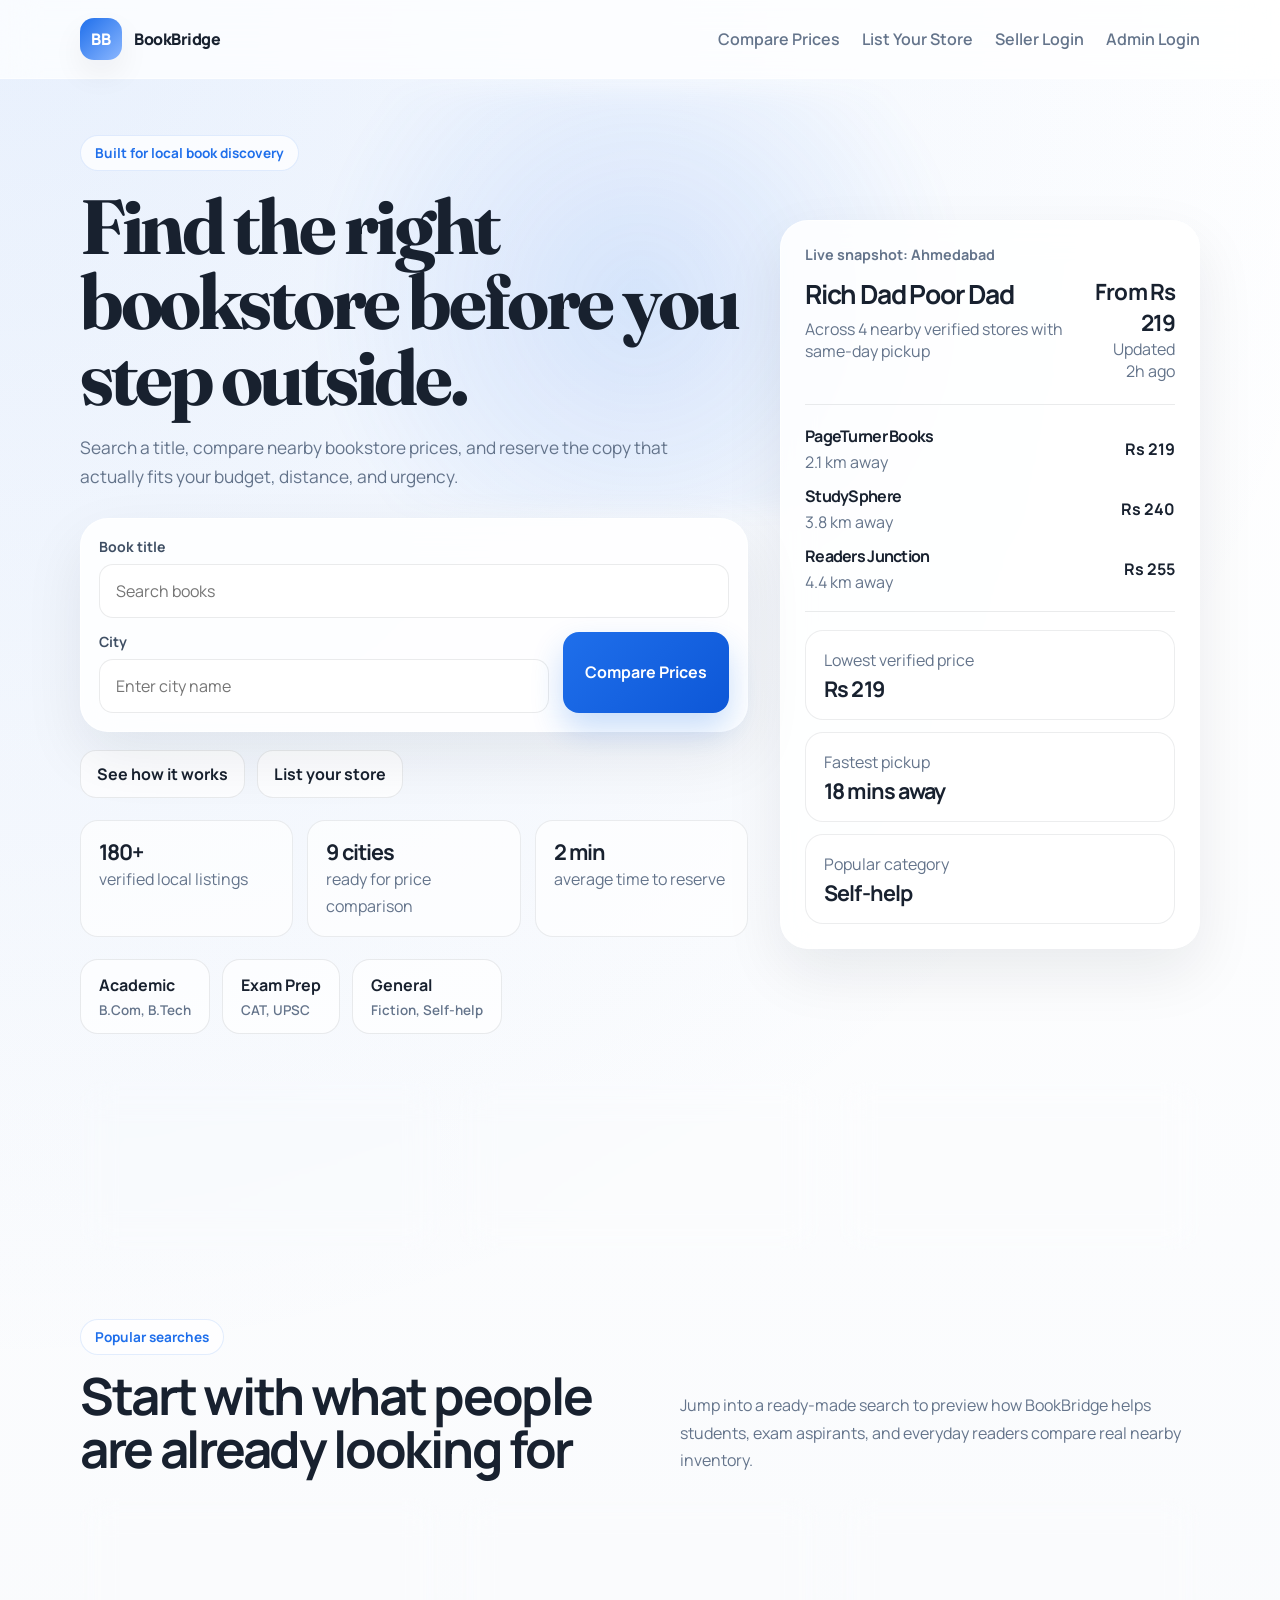
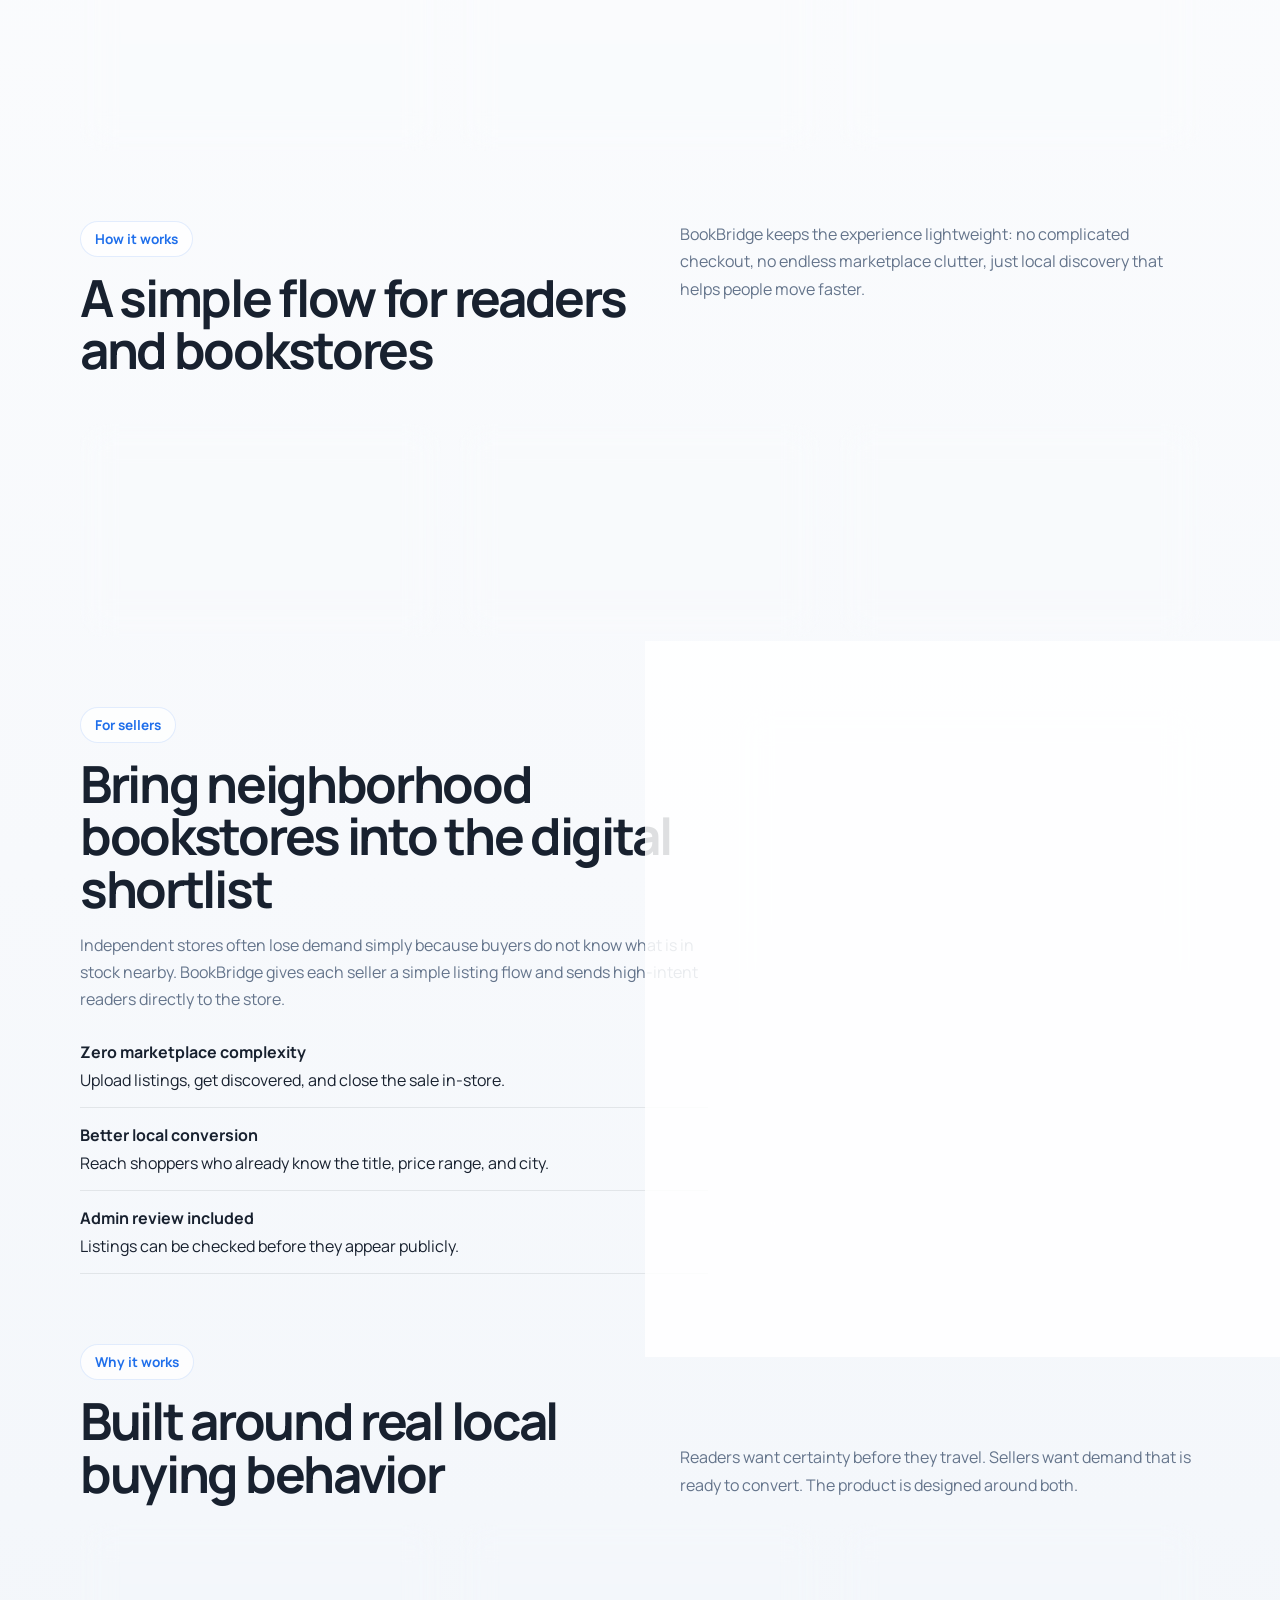
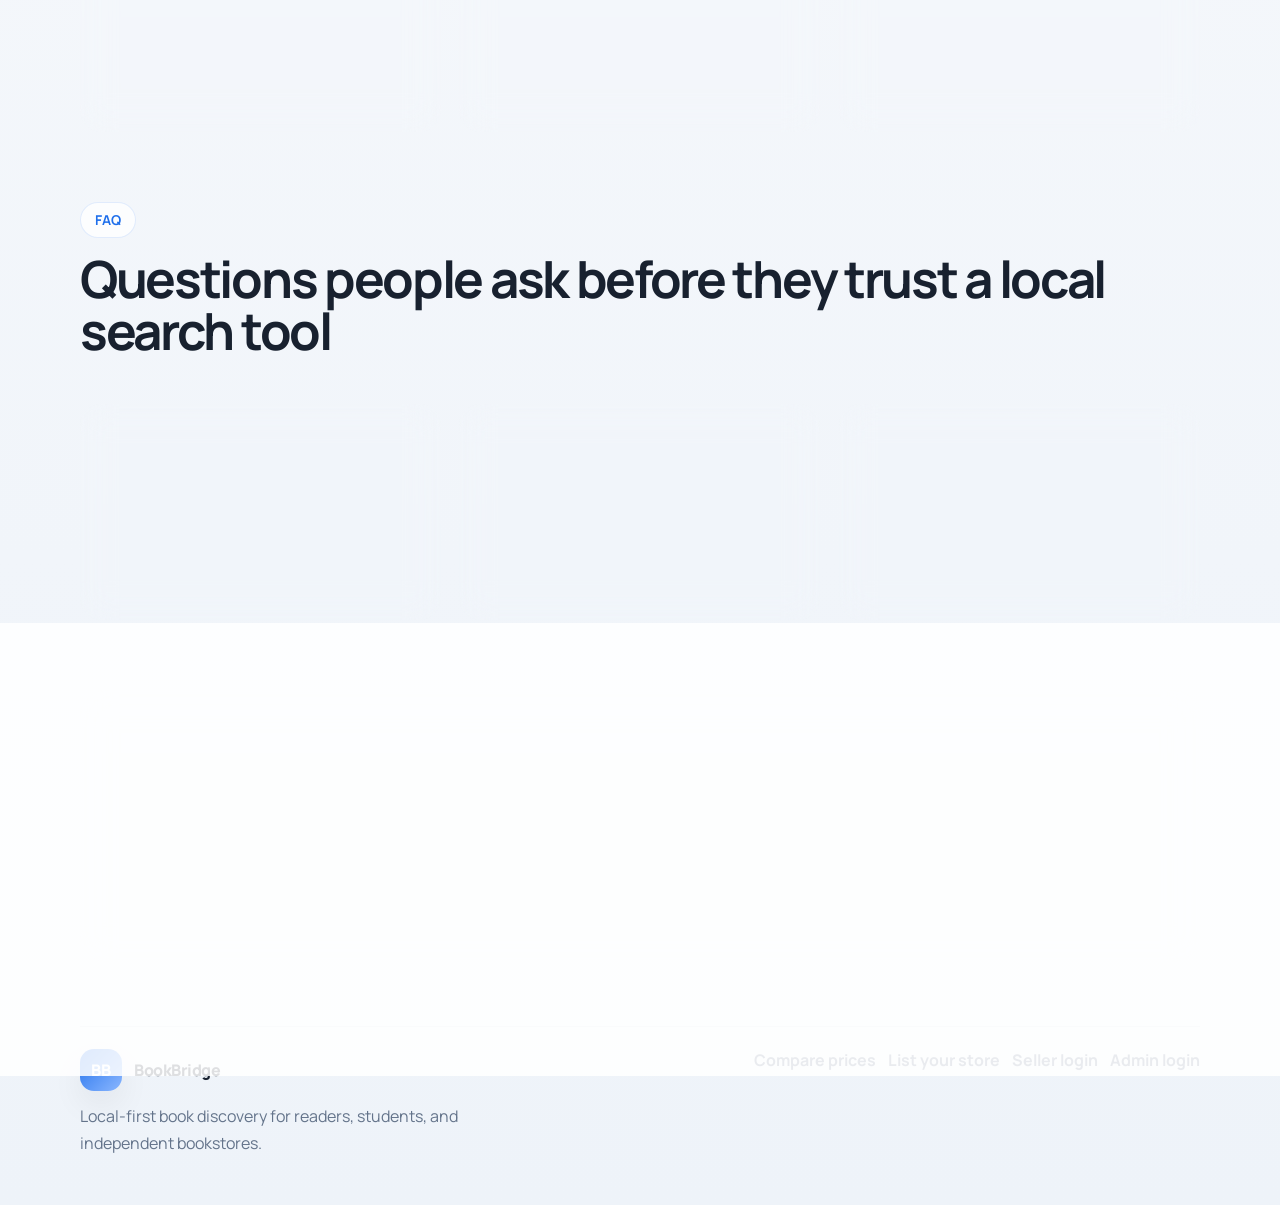
==== index.html @ 147317f2 "Initial website upload" ====
<!DOCTYPE html>
<html lang="en">
  <head>
    <meta charset="UTF-8" />
    <meta name="viewport" content="width=device-width, initial-scale=1.0" />
    <title>BookBridge | Book Price Comparison &amp; Reservation</title>
    <meta
      name="description"
      content="Compare nearby bookstore prices, find the cheapest copy, and reserve your book before you visit."
    />
    <link rel="preconnect" href="https://fonts.googleapis.com" />
    <link rel="preconnect" href="https://fonts.gstatic.com" crossorigin />
    <link
      href="https://fonts.googleapis.com/css2?family=Fraunces:wght@600;700&amp;family=Manrope:wght@400;500;600;700;800&amp;display=swap"
      rel="stylesheet"
    />
    <link rel="stylesheet" href="styles.css" />
    <script src="script.js" defer></script>
  </head>
  <body data-page="home">
    <div class="page-shell">
      <header class="site-header">
        <div class="container nav-bar">
          <a class="brand" href="index.html">
            <span class="brand-mark">BB</span>
            <span>BookBridge</span>
          </a>

          <nav class="site-nav">
            <a href="results.html">Compare Prices</a>
            <a href="list-store.html">List Your Store</a>
            <a href="seller-login.html" data-seller-nav-link>Seller Login</a>
            <a href="admin.html" data-admin-nav-link>Admin Login</a>
          </nav>
        </div>
      </header>

      <main>
        <section class="hero-section">
          <div class="hero-gradient"></div>
          <div class="container hero-grid">
            <div class="hero-copy">
              <span class="eyebrow">Built for local book discovery</span>
              <h1>Find the right bookstore before you step outside.</h1>
              <p class="hero-text">
                Search a title, compare nearby bookstore prices, and reserve the
                copy that actually fits your budget, distance, and urgency.
              </p>

              <form class="search-panel" id="homeSearchForm">
                <label class="search-field search-field-large">
                  <span class="field-label">Book title</span>
                  <input
                    type="text"
                    id="homeBookInput"
                    name="book"
                    placeholder="Search books"
                    value=""
                    required
                  />
                </label>

                <div class="search-row">
                  <label class="search-field">
                    <span class="field-label">City</span>
                    <input
                      type="text"
                      id="homeCityInput"
                      name="city"
                      placeholder="Enter city name"
                      value=""
                      required
                    />
                  </label>

                  <button class="primary-button" type="submit">
                    Compare Prices
                  </button>
                </div>
              </form>

              <div class="hero-actions">
                <a class="secondary-link" href="#how-it-works">See how it works</a>
                <a class="secondary-link" href="list-store.html">List your store</a>
              </div>

              <div class="hero-stats">
                <article>
                  <strong>180+</strong>
                  <span>verified local listings</span>
                </article>
                <article>
                  <strong>9 cities</strong>
                  <span>ready for price comparison</span>
                </article>
                <article>
                  <strong>2 min</strong>
                  <span>average time to reserve</span>
                </article>
              </div>

              <div class="category-strip">
                <button
                  class="category-pill"
                  type="button"
                  data-category-link="academic.html"
                >
                  Academic
                  <span>B.Com, B.Tech</span>
                </button>
                <button
                  class="category-pill"
                  type="button"
                  data-category-link="exam.html"
                >
                  Exam Prep
                  <span>CAT, UPSC</span>
                </button>
                <button
                  class="category-pill"
                  type="button"
                  data-category-link="general.html"
                >
                  General
                  <span>Fiction, Self-help</span>
                </button>
              </div>
            </div>

            <aside class="hero-card">
              <p class="hero-card-label">Live snapshot: Ahmedabad</p>
              <div class="hero-card-book">
                <div>
                  <h2>Rich Dad Poor Dad</h2>
                  <p>Across 4 nearby verified stores with same-day pickup</p>
                </div>
                <div class="hero-price">
                  <strong>From Rs 219</strong>
                  <span>Updated 2h ago</span>
                </div>
              </div>

              <div class="hero-store-list">
                <article>
                  <div>
                    <h3>PageTurner Books</h3>
                    <p>2.1 km away</p>
                  </div>
                  <strong>Rs 219</strong>
                </article>
                <article>
                  <div>
                    <h3>StudySphere</h3>
                    <p>3.8 km away</p>
                  </div>
                  <strong>Rs 240</strong>
                </article>
                <article>
                  <div>
                    <h3>Readers Junction</h3>
                    <p>4.4 km away</p>
                  </div>
                  <strong>Rs 255</strong>
                </article>
              </div>

              <div class="hero-highlight-panel">
                <article>
                  <span>Lowest verified price</span>
                  <strong>Rs 219</strong>
                </article>
                <article>
                  <span>Fastest pickup</span>
                  <strong>18 mins away</strong>
                </article>
                <article>
                  <span>Popular category</span>
                  <strong>Self-help</strong>
                </article>
              </div>
            </aside>
          </div>
        </section>

        <section class="trust-section">
          <div class="container trust-grid">
            <article class="trust-card">
              <h3>Compare instantly</h3>
              <p>See prices, distances, editions, and freshness of listings in one clean view.</p>
            </article>
            <article class="trust-card">
              <h3>Reserve before visiting</h3>
              <p>Lock the book with a quick name and phone entry so the store can hold your copy.</p>
            </article>
            <article class="trust-card">
              <h3>Made for local stores</h3>
              <p>Independent bookstores can upload simple listings and appear in city-based search.</p>
            </article>
          </div>
        </section>

        <section class="insight-section">
          <div class="container">
            <div class="section-heading">
              <div>
                <span class="eyebrow">Popular searches</span>
                <h2>Start with what people are already looking for</h2>
              </div>
              <p>
                Jump into a ready-made search to preview how BookBridge helps
                students, exam aspirants, and everyday readers compare real
                nearby inventory.
              </p>
            </div>

            <div class="insight-grid">
              <a class="insight-card" href="results.html?book=Engineering+Mathematics&amp;city=Ahmedabad&amp;sort=price">
                <span class="insight-tag">Academic</span>
                <h3>Engineering Mathematics</h3>
                <p>Find the fastest nearby option for a core semester title.</p>
                <strong>From Rs 499 in Ahmedabad</strong>
              </a>
              <a class="insight-card" href="results.html?book=Quantitative+Aptitude+for+CAT&amp;city=Ahmedabad&amp;sort=price">
                <span class="insight-tag">Exam Prep</span>
                <h3>Quantitative Aptitude for CAT</h3>
                <p>Compare serious prep books without calling five stores yourself.</p>
                <strong>From Rs 389 in Ahmedabad</strong>
              </a>
              <a class="insight-card" href="results.html?book=Atomic+Habits&amp;city=Mumbai&amp;sort=price">
                <span class="insight-tag">General</span>
                <h3>Atomic Habits</h3>
                <p>Browse top self-help titles with price and distance side by side.</p>
                <strong>From Rs 299 in Mumbai</strong>
              </a>
            </div>
          </div>
        </section>

        <section class="process-section" id="how-it-works">
          <div class="container process-grid">
            <div class="section-heading section-heading-compact">
              <div>
                <span class="eyebrow">How it works</span>
                <h2>A simple flow for readers and bookstores</h2>
              </div>
              <p>
                BookBridge keeps the experience lightweight: no complicated
                checkout, no endless marketplace clutter, just local discovery
                that helps people move faster.
              </p>
            </div>

            <div class="process-steps">
              <article class="process-card">
                <span class="process-number">01</span>
                <h3>Search a title</h3>
                <p>Enter the book name and city to see live matching inventory from nearby stores.</p>
              </article>
              <article class="process-card">
                <span class="process-number">02</span>
                <h3>Compare the details</h3>
                <p>Sort by price or distance and check edition freshness before making a decision.</p>
              </article>
              <article class="process-card">
                <span class="process-number">03</span>
                <h3>Reserve and collect</h3>
                <p>Submit your name and phone number so the shop can hold the copy for pickup.</p>
              </article>
            </div>
          </div>
        </section>

        <section class="audience-section" id="for-sellers">
          <div class="container audience-grid">
            <div class="audience-copy">
              <span class="eyebrow">For sellers</span>
              <h2>Bring neighborhood bookstores into the digital shortlist</h2>
              <p>
                Independent stores often lose demand simply because buyers do
                not know what is in stock nearby. BookBridge gives each seller a
                simple listing flow and sends high-intent readers directly to
                the store.
              </p>

              <div class="audience-points">
                <article>
                  <strong>Zero marketplace complexity</strong>
                  <span>Upload listings, get discovered, and close the sale in-store.</span>
                </article>
                <article>
                  <strong>Better local conversion</strong>
                  <span>Reach shoppers who already know the title, price range, and city.</span>
                </article>
                <article>
                  <strong>Admin review included</strong>
                  <span>Listings can be checked before they appear publicly.</span>
                </article>
              </div>
            </div>

            <div class="audience-panel">
              <div class="audience-panel-top">
                <p class="hero-card-label">Seller results that matter</p>
                <h3>Bookstores get visibility where purchase intent is strongest</h3>
              </div>

              <div class="audience-metrics">
                <article>
                  <strong>3.4x</strong>
                  <span>more qualified discovery than generic listing boards</span>
                </article>
                <article>
                  <strong>1 min</strong>
                  <span>to submit a new approval request</span>
                </article>
                <article>
                  <strong>Local trust</strong>
                  <span>verified badges help readers choose confidently</span>
                </article>
              </div>

              <a class="primary-button full-width" href="list-store.html">Start selling on BookBridge</a>
            </div>
          </div>
        </section>

        <section class="testimonial-section">
          <div class="container">
            <div class="section-heading">
              <div>
                <span class="eyebrow">Why it works</span>
                <h2>Built around real local buying behavior</h2>
              </div>
              <p>
                Readers want certainty before they travel. Sellers want demand
                that is ready to convert. The product is designed around both.
              </p>
            </div>

            <div class="testimonial-grid">
              <article class="testimonial-card">
                <p>
                  "I usually call three shops before finding a textbook. This
                  cuts that search into one screen."
                </p>
                <strong>Engineering student</strong>
              </article>
              <article class="testimonial-card">
                <p>
                  "The reservation step is small, but it filters out casual
                  browsing and brings serious buyers."
                </p>
                <strong>Independent bookstore owner</strong>
              </article>
              <article class="testimonial-card">
                <p>
                  "Distance plus price together is what makes the decision easy.
                  Cheap but far is not always the best deal."
                </p>
                <strong>Competitive exam aspirant</strong>
              </article>
            </div>
          </div>
        </section>

        <section class="faq-section">
          <div class="container faq-grid">
            <div class="section-heading section-heading-compact">
              <div>
                <span class="eyebrow">FAQ</span>
                <h2>Questions people ask before they trust a local search tool</h2>
              </div>
            </div>

            <div class="faq-list">
              <article class="faq-card">
                <h3>Does BookBridge handle online payments?</h3>
                <p>No. The current flow is focused on discovery and reservation so buyers can complete the purchase in-store.</p>
              </article>
              <article class="faq-card">
                <h3>Can sellers add multiple books?</h3>
                <p>Yes. Once approved, sellers can manage listings through the seller dashboard and keep prices updated.</p>
              </article>
              <article class="faq-card">
                <h3>What makes a listing trustworthy?</h3>
                <p>Each result shows freshness, distance, category fit, and a verified status for approved sellers.</p>
              </article>
            </div>
          </div>
        </section>

        <section class="cta-section">
          <div class="container cta-banner">
            <div>
              <span class="eyebrow">Ready to explore?</span>
              <h2>Search your next book in seconds</h2>
              <p>Start with a title and city, or onboard your store and appear in the next local search.</p>
            </div>
            <div class="cta-actions">
              <a class="primary-button" href="results.html">Browse listings</a>
              <a class="secondary-link" href="list-store.html">List a bookstore</a>
            </div>
          </div>
        </section>

        <footer class="site-footer">
          <div class="container footer-grid">
            <div>
              <a class="brand footer-brand" href="index.html">
                <span class="brand-mark">BB</span>
                <span>BookBridge</span>
              </a>
              <p class="footer-copy">
                Local-first book discovery for readers, students, and independent bookstores.
              </p>
            </div>
            <div class="footer-links">
              <a href="results.html">Compare prices</a>
              <a href="list-store.html">List your store</a>
              <a href="seller-login.html">Seller login</a>
              <a href="admin.html">Admin login</a>
            </div>
          </div>
        </footer>
      </main>
    </div>
  </body>
</html>
---- styles.css ----
:root {
  --bg: #f6f8fb;
  --surface: rgba(255, 255, 255, 0.86);
  --surface-strong: #ffffff;
  --text: #18212f;
  --muted: #64748b;
  --line: rgba(24, 33, 47, 0.09);
  --line-strong: rgba(24, 33, 47, 0.16);
  --brand: #1f6feb;
  --brand-soft: #eaf2ff;
  --success: #0c8f63;
  --shadow-lg: 0 24px 60px rgba(16, 24, 40, 0.08);
  --shadow-md: 0 14px 32px rgba(16, 24, 40, 0.06);
  --radius-xl: 28px;
  --radius-lg: 22px;
  --radius-md: 16px;
  --container: min(1120px, calc(100% - 32px));
}

* {
  box-sizing: border-box;
}

html {
  scroll-behavior: smooth;
}

body {
  margin: 0;
  min-height: 100vh;
  color: var(--text);
  background:
    radial-gradient(circle at top left, rgba(31, 111, 235, 0.1), transparent 30%),
    linear-gradient(180deg, #ffffff 0%, #f7f9fc 56%, #eef3f9 100%);
  font-family: "Manrope", "Segoe UI", sans-serif;
}

a {
  color: inherit;
  text-decoration: none;
}

button,
input,
select {
  font: inherit;
}

button {
  border: 0;
  cursor: pointer;
}

input,
select {
  width: 100%;
  border: 1px solid var(--line);
  border-radius: 14px;
  padding: 15px 16px;
  color: var(--text);
  background: #ffffff;
  outline: none;
  transition: border-color 160ms ease, box-shadow 160ms ease;
}

input:focus,
select:focus {
  border-color: rgba(31, 111, 235, 0.55);
  box-shadow: 0 0 0 4px rgba(31, 111, 235, 0.12);
}

.page-shell {
  min-height: 100vh;
}

.container {
  width: var(--container);
  margin: 0 auto;
}

.site-header {
  position: sticky;
  top: 0;
  z-index: 20;
  backdrop-filter: blur(18px);
  background: rgba(255, 255, 255, 0.74);
  border-bottom: 1px solid rgba(255, 255, 255, 0.5);
}

.nav-bar {
  display: flex;
  align-items: center;
  justify-content: space-between;
  gap: 18px;
  min-height: 78px;
}

.brand {
  display: inline-flex;
  align-items: center;
  gap: 12px;
  font-weight: 800;
  letter-spacing: -0.03em;
}

.brand-mark {
  width: 42px;
  height: 42px;
  display: grid;
  place-items: center;
  border-radius: 14px;
  background: linear-gradient(135deg, #1f6feb, #8bb7ff);
  color: #ffffff;
  box-shadow: var(--shadow-md);
}

.site-nav {
  display: flex;
  align-items: center;
  gap: 22px;
  color: var(--muted);
  font-weight: 600;
}

.site-nav a {
  transition: color 160ms ease;
}

.site-nav a:hover,
.site-nav .is-current {
  color: var(--text);
}

.hero-section,
.results-hero,
.seller-hero {
  padding: 56px 0 40px;
}

.hero-grid,
.seller-layout {
  display: grid;
  grid-template-columns: minmax(0, 1.2fr) minmax(320px, 420px);
  gap: 32px;
  align-items: center;
  position: relative;
}

.hero-copy,
.seller-copy {
  position: relative;
  z-index: 1;
}

.hero-gradient {
  position: absolute;
  inset: 90px auto auto 50%;
  width: min(900px, 80vw);
  height: 420px;
  transform: translateX(-50%);
  background: radial-gradient(circle, rgba(31, 111, 235, 0.14), transparent 66%);
  pointer-events: none;
  filter: blur(10px);
}

.eyebrow {
  display: inline-flex;
  padding: 8px 14px;
  border-radius: 999px;
  background: rgba(255, 255, 255, 0.75);
  border: 1px solid rgba(31, 111, 235, 0.12);
  color: var(--brand);
  font-size: 0.85rem;
  font-weight: 700;
}

h1,
h2,
h3 {
  margin: 0;
  letter-spacing: -0.045em;
}

h1 {
  margin-top: 18px;
  font-family: "Fraunces", Georgia, serif;
  font-size: clamp(2.7rem, 6vw, 4.9rem);
  line-height: 0.98;
}

.hero-text,
.seller-copy p,
.results-topbar p,
.modal-subtext {
  color: var(--muted);
  line-height: 1.7;
}

.hero-text {
  max-width: 640px;
  margin: 18px 0 26px;
  font-size: 1.08rem;
}

.search-panel,
.results-searchbar,
.seller-card,
.hero-card,
.trust-card,
.listing-card,
.modal-card {
  background: var(--surface);
  border: 1px solid rgba(255, 255, 255, 0.74);
  box-shadow: var(--shadow-lg);
  backdrop-filter: blur(16px);
}

.search-panel {
  padding: 18px;
  border-radius: var(--radius-xl);
  max-width: 720px;
}

.search-row,
.results-searchbar {
  display: grid;
  grid-template-columns: minmax(0, 1fr) auto;
  gap: 14px;
}

.search-field {
  display: flex;
  flex-direction: column;
  gap: 8px;
}

.search-field-large {
  margin-bottom: 14px;
}

.field-label {
  font-size: 0.88rem;
  font-weight: 700;
  color: #3f4f64;
}

.primary-button,
.secondary-link,
.danger-button {
  display: inline-flex;
  align-items: center;
  justify-content: center;
  min-height: 54px;
  padding: 0 22px;
  border-radius: 16px;
  font-weight: 700;
  transition: transform 160ms ease, box-shadow 160ms ease, background 160ms ease;
}

.primary-button {
  color: #ffffff;
  background: linear-gradient(135deg, #1f6feb, #0d57d7);
  box-shadow: 0 16px 32px rgba(31, 111, 235, 0.24);
}

.primary-button:hover,
.reserve-button:hover,
.category-pill:hover {
  transform: translateY(-1px);
}

.secondary-link {
  min-height: auto;
  padding: 12px 16px;
  color: var(--text);
  background: rgba(255, 255, 255, 0.76);
  border: 1px solid var(--line);
}

.danger-button {
  color: #ffffff;
  background: #d64343;
  box-shadow: 0 12px 24px rgba(214, 67, 67, 0.18);
}

.category-strip {
  display: flex;
  gap: 12px;
  flex-wrap: wrap;
  margin-top: 22px;
}

.category-pill {
  display: inline-flex;
  flex-direction: column;
  gap: 5px;
  padding: 14px 18px;
  border-radius: 18px;
  background: rgba(255, 255, 255, 0.7);
  border: 1px solid var(--line);
  color: var(--text);
  font-weight: 700;
  text-align: left;
}

.category-pill span {
  color: var(--muted);
  font-size: 0.84rem;
  font-weight: 600;
}

.category-pill.is-active {
  border-color: rgba(31, 111, 235, 0.28);
  background: #ffffff;
  box-shadow: 0 12px 24px rgba(31, 111, 235, 0.08);
}

.hero-card,
.seller-card {
  padding: 24px;
  border-radius: var(--radius-xl);
}

.hero-card-label,
.summary-label {
  margin: 0 0 12px;
  color: var(--muted);
  font-size: 0.9rem;
  font-weight: 700;
}

.hero-card-book {
  display: flex;
  justify-content: space-between;
  gap: 18px;
  align-items: flex-start;
  padding-bottom: 22px;
  border-bottom: 1px solid var(--line);
}

.hero-card-book h2,
.results-summary h2,
.modal-card h2 {
  font-size: clamp(1.65rem, 2vw, 2.25rem);
}

.hero-card-book p,
.hero-price span,
.results-summary span,
.listing-meta,
.listing-footer,
.seller-points span {
  margin: 6px 0 0;
  color: var(--muted);
}

.hero-price {
  text-align: right;
}

.hero-price strong {
  display: block;
  font-size: 1.4rem;
  letter-spacing: -0.04em;
}

.hero-store-list {
  display: grid;
  gap: 12px;
  margin-top: 20px;
}

.hero-store-list article,
.seller-points article {
  display: flex;
  align-items: center;
  justify-content: space-between;
  gap: 12px;
}

.hero-store-list h3 {
  font-size: 1rem;
}

.hero-store-list p {
  margin: 4px 0 0;
  color: var(--muted);
}

.trust-section,
.results-section {
  padding: 8px 0 52px;
}

.trust-grid {
  display: grid;
  grid-template-columns: repeat(3, minmax(0, 1fr));
  gap: 18px;
}

.trust-card {
  padding: 24px;
  border-radius: var(--radius-lg);
}

.trust-card p {
  margin: 10px 0 0;
  color: var(--muted);
  line-height: 1.7;
}

.hero-actions {
  display: flex;
  flex-wrap: wrap;
  gap: 12px;
  margin-top: 18px;
}

.hero-stats {
  display: grid;
  grid-template-columns: repeat(3, minmax(0, 1fr));
  gap: 14px;
  margin-top: 22px;
}

.hero-stats article,
.hero-highlight-panel article,
.audience-metrics article {
  padding: 16px 18px;
  border-radius: 18px;
  background: rgba(255, 255, 255, 0.64);
  border: 1px solid rgba(24, 33, 47, 0.08);
}

.hero-stats strong,
.hero-highlight-panel strong,
.audience-metrics strong {
  display: block;
  font-size: 1.35rem;
  letter-spacing: -0.04em;
}

.hero-stats span,
.hero-highlight-panel span,
.audience-metrics span,
.section-heading p,
.insight-card p,
.process-card p,
.audience-copy p,
.testimonial-card p,
.faq-card p,
.cta-banner p,
.footer-copy {
  color: var(--muted);
  line-height: 1.7;
}

.hero-highlight-panel {
  display: grid;
  gap: 12px;
  margin-top: 18px;
  padding-top: 18px;
  border-top: 1px solid var(--line);
}

.insight-section,
.process-section,
.audience-section,
.testimonial-section,
.faq-section,
.cta-section {
  padding: 18px 0 52px;
}

.section-heading {
  display: flex;
  justify-content: space-between;
  gap: 24px;
  align-items: end;
  margin-bottom: 24px;
}

.section-heading h2,
.cta-banner h2,
.audience-copy h2 {
  margin-top: 14px;
  font-size: clamp(2rem, 4vw, 3.2rem);
  line-height: 1.02;
}

.section-heading p {
  max-width: 520px;
  margin: 0;
}

.section-heading-compact {
  align-items: start;
}

.insight-grid,
.testimonial-grid {
  display: grid;
  grid-template-columns: repeat(3, minmax(0, 1fr));
  gap: 18px;
}

.insight-card,
.process-card,
.testimonial-card,
.faq-card,
.audience-panel,
.cta-banner {
  background: var(--surface);
  border: 1px solid rgba(255, 255, 255, 0.74);
  box-shadow: var(--shadow-lg);
  backdrop-filter: blur(16px);
}

.insight-card,
.testimonial-card,
.faq-card {
  display: block;
  padding: 24px;
  border-radius: var(--radius-lg);
  transition: transform 160ms ease, box-shadow 160ms ease, border-color 160ms ease;
}

.insight-card:hover,
.testimonial-card:hover,
.faq-card:hover {
  transform: translateY(-2px);
  border-color: rgba(31, 111, 235, 0.2);
  box-shadow: 0 20px 40px rgba(16, 24, 40, 0.08);
}

.insight-tag,
.process-number {
  display: inline-flex;
  align-items: center;
  justify-content: center;
  min-width: 54px;
  min-height: 34px;
  padding: 0 12px;
  border-radius: 999px;
  background: var(--brand-soft);
  color: var(--brand);
  font-size: 0.82rem;
  font-weight: 800;
}

.insight-card h3,
.process-card h3,
.faq-card h3,
.audience-panel h3,
.testimonial-card strong {
  margin-top: 14px;
  font-size: 1.35rem;
}

.insight-card strong {
  display: inline-block;
  margin-top: 18px;
  color: var(--brand);
  font-weight: 800;
}

.process-grid,
.faq-grid {
  display: grid;
  gap: 24px;
}

.process-steps {
  display: grid;
  grid-template-columns: repeat(3, minmax(0, 1fr));
  gap: 18px;
}

.process-card {
  padding: 24px;
  border-radius: var(--radius-lg);
}

.audience-grid {
  display: grid;
  grid-template-columns: minmax(0, 1.15fr) minmax(320px, 0.85fr);
  gap: 28px;
  align-items: start;
}

.audience-copy p {
  max-width: 620px;
  margin: 18px 0 0;
}

.audience-points {
  display: grid;
  gap: 16px;
  margin-top: 28px;
}

.audience-points article {
  display: grid;
  gap: 6px;
  padding-bottom: 16px;
  border-bottom: 1px solid var(--line);
}

.audience-panel {
  padding: 24px;
  border-radius: var(--radius-xl);
}

.audience-panel-top p {
  margin-bottom: 14px;
}

.audience-metrics {
  display: grid;
  gap: 12px;
  margin: 22px 0 24px;
}

.testimonial-card p {
  margin: 0 0 18px;
  font-size: 1.02rem;
}

.faq-list {
  display: grid;
  grid-template-columns: repeat(3, minmax(0, 1fr));
  gap: 18px;
}

.faq-card p {
  margin: 12px 0 0;
}

.cta-banner {
  display: flex;
  justify-content: space-between;
  gap: 24px;
  align-items: center;
  padding: 28px;
  border-radius: var(--radius-xl);
}

.cta-actions,
.footer-links {
  display: flex;
  flex-wrap: wrap;
  gap: 12px;
}

.site-footer {
  padding: 12px 0 48px;
}

.footer-grid {
  display: flex;
  justify-content: space-between;
  gap: 24px;
  align-items: start;
  padding-top: 22px;
  border-top: 1px solid rgba(24, 33, 47, 0.08);
}

.footer-brand {
  margin-bottom: 12px;
}

.footer-copy {
  max-width: 420px;
  margin: 0;
}

.footer-links {
  justify-content: flex-end;
}

.footer-links a {
  color: var(--muted);
  font-weight: 700;
}

.results-topbar {
  display: flex;
  justify-content: space-between;
  gap: 18px;
  align-items: flex-start;
  margin-bottom: 22px;
}

.results-topbar h1 {
  font-size: clamp(2rem, 4vw, 3.6rem);
}

.results-searchbar {
  grid-template-columns: minmax(0, 1.5fr) minmax(180px, 0.8fr) minmax(160px, 0.7fr) auto;
  padding: 18px;
  border-radius: var(--radius-xl);
}

.results-summary {
  display: flex;
  justify-content: space-between;
  align-items: center;
  gap: 18px;
  margin-top: 18px;
}

.summary-stat {
  text-align: right;
}

.summary-stat strong {
  display: block;
  font-size: 1.1rem;
}

.results-grid {
  display: grid;
  gap: 18px;
}

.listing-card {
  display: grid;
  grid-template-columns: minmax(0, 1.4fr) minmax(210px, 0.7fr);
  gap: 24px;
  padding: 24px;
  border-radius: var(--radius-lg);
}

.listing-header {
  display: flex;
  gap: 12px;
  align-items: center;
  flex-wrap: wrap;
}

.listing-header h3 {
  font-size: 1.35rem;
}

.verified-badge,
.update-chip {
  display: inline-flex;
  align-items: center;
  gap: 7px;
  padding: 9px 12px;
  border-radius: 999px;
  font-size: 0.82rem;
  font-weight: 800;
}

.verified-badge {
  color: var(--success);
  background: rgba(12, 143, 99, 0.1);
}

.update-chip {
  color: #815500;
  background: rgba(255, 193, 7, 0.14);
}

.listing-meta {
  display: flex;
  flex-wrap: wrap;
  gap: 14px 18px;
  margin: 14px 0 18px;
}

.listing-meta strong {
  display: block;
  margin-bottom: 4px;
  color: var(--text);
  font-size: 0.86rem;
}

.listing-price-box {
  display: flex;
  flex-direction: column;
  align-items: flex-end;
  justify-content: space-between;
  gap: 20px;
}

.listing-price {
  text-align: right;
}

.listing-price span {
  display: block;
  color: var(--muted);
  font-size: 0.9rem;
  font-weight: 700;
}

.listing-price strong {
  display: block;
  margin-top: 6px;
  font-size: 2rem;
  letter-spacing: -0.05em;
  color: var(--brand);
}

.reserve-button {
  min-height: 50px;
  padding: 0 20px;
  border-radius: 14px;
  font-weight: 800;
  color: #ffffff;
  background: #111927;
}

.listing-footer {
  font-size: 0.92rem;
}

.empty-state {
  padding: 48px 24px;
  text-align: center;
  border-radius: var(--radius-xl);
  background: rgba(255, 255, 255, 0.74);
  border: 1px solid var(--line);
}

.empty-state p {
  margin: 10px auto 20px;
  max-width: 460px;
  color: var(--muted);
}

.seller-layout {
  align-items: start;
}

.admin-layout {
  display: grid;
  grid-template-columns: minmax(0, 1.05fr) minmax(320px, 430px);
  gap: 32px;
  align-items: start;
}

.seller-copy p {
  max-width: 560px;
  margin: 18px 0 0;
}

.seller-points {
  display: grid;
  gap: 18px;
  margin-top: 28px;
}

.seller-points article {
  align-items: start;
  justify-content: flex-start;
  gap: 14px;
  padding: 0 0 18px;
  border-bottom: 1px solid var(--line);
}

.seller-points strong {
  min-width: 220px;
}

.modal-backdrop {
  position: fixed;
  inset: 0;
  z-index: 40;
  display: grid;
  place-items: center;
  padding: 20px;
  background: rgba(15, 23, 42, 0.45);
}

.modal-card {
  position: relative;
  width: min(100%, 460px);
  padding: 24px;
  border-radius: var(--radius-xl);
}

.modal-close {
  position: absolute;
  top: 16px;
  right: 16px;
  width: 38px;
  height: 38px;
  border-radius: 12px;
  background: rgba(15, 23, 42, 0.06);
  font-size: 1.5rem;
  line-height: 1;
}

.success-banner {
  margin: 14px 0 18px;
  padding: 14px 16px;
  border-radius: 14px;
  color: var(--success);
  background: rgba(12, 143, 99, 0.09);
  border: 1px solid rgba(12, 143, 99, 0.16);
  font-weight: 700;
}

.error-banner {
  margin: 14px 0 18px;
  padding: 14px 16px;
  border-radius: 14px;
  color: #ad3030;
  background: rgba(214, 67, 67, 0.08);
  border: 1px solid rgba(214, 67, 67, 0.18);
  font-weight: 700;
}

.admin-panel-wrap {
  margin-top: 28px;
}

.admin-panel-header {
  display: flex;
  justify-content: space-between;
  gap: 18px;
  align-items: flex-start;
  margin-bottom: 20px;
}

.admin-panel-header h2 {
  margin-top: 14px;
  font-size: clamp(1.9rem, 3vw, 2.8rem);
}

.admin-panel-text {
  margin-bottom: 0;
}

.admin-panel-actions {
  display: flex;
  align-items: center;
  gap: 14px;
}

.admin-listing-card {
  grid-template-columns: minmax(0, 1.4fr) minmax(240px, 0.8fr);
}

.admin-actions {
  align-items: stretch;
}

.admin-action-button,
.admin-actions .danger-button {
  width: 100%;
}

.admin-auth-card {
  align-self: start;
}

.full-width {
  width: 100%;
}

[hidden] {
  display: none !important;
}

@media (max-width: 980px) {
  .hero-grid,
  .admin-layout,
  .seller-layout,
  .listing-card,
  .trust-grid,
  .insight-grid,
  .testimonial-grid,
  .faq-list,
  .process-steps,
  .audience-grid {
    grid-template-columns: 1fr;
  }

  .results-searchbar {
    grid-template-columns: 1fr 1fr;
  }

  .hero-stats {
    grid-template-columns: 1fr;
  }

  .listing-price-box {
    align-items: flex-start;
  }

  .listing-price {
    text-align: left;
  }

  .results-summary,
  .results-topbar,
  .admin-panel-header,
  .hero-card-book,
  .section-heading,
  .cta-banner,
  .footer-grid {
    flex-direction: column;
    align-items: flex-start;
  }

  .summary-stat,
  .hero-price {
    text-align: left;
  }

  .admin-panel-actions {
    flex-direction: column;
    align-items: flex-start;
  }

  .footer-links {
    justify-content: flex-start;
  }
}

@media (max-width: 720px) {
  .site-header {
    position: static;
  }

  .nav-bar,
  .site-nav,
  .search-row,
  .results-searchbar {
    grid-template-columns: 1fr;
  }

  .nav-bar,
  .site-nav {
    display: flex;
    flex-direction: column;
    align-items: flex-start;
  }

  .nav-bar {
    padding: 18px 0;
  }

  .site-nav {
    gap: 10px;
  }

  .hero-section,
  .results-hero,
  .seller-hero {
    padding-top: 20px;
  }

  h1 {
    font-size: clamp(2.3rem, 12vw, 3.3rem);
  }

  .search-panel,
  .hero-card,
  .seller-card,
  .results-searchbar,
  .listing-card,
  .trust-card,
  .modal-card,
  .insight-card,
  .process-card,
  .testimonial-card,
  .faq-card,
  .audience-panel,
  .cta-banner {
    border-radius: 22px;
  }

  .category-strip,
  .hero-actions,
  .cta-actions,
  .footer-links {
    flex-direction: column;
  }
}
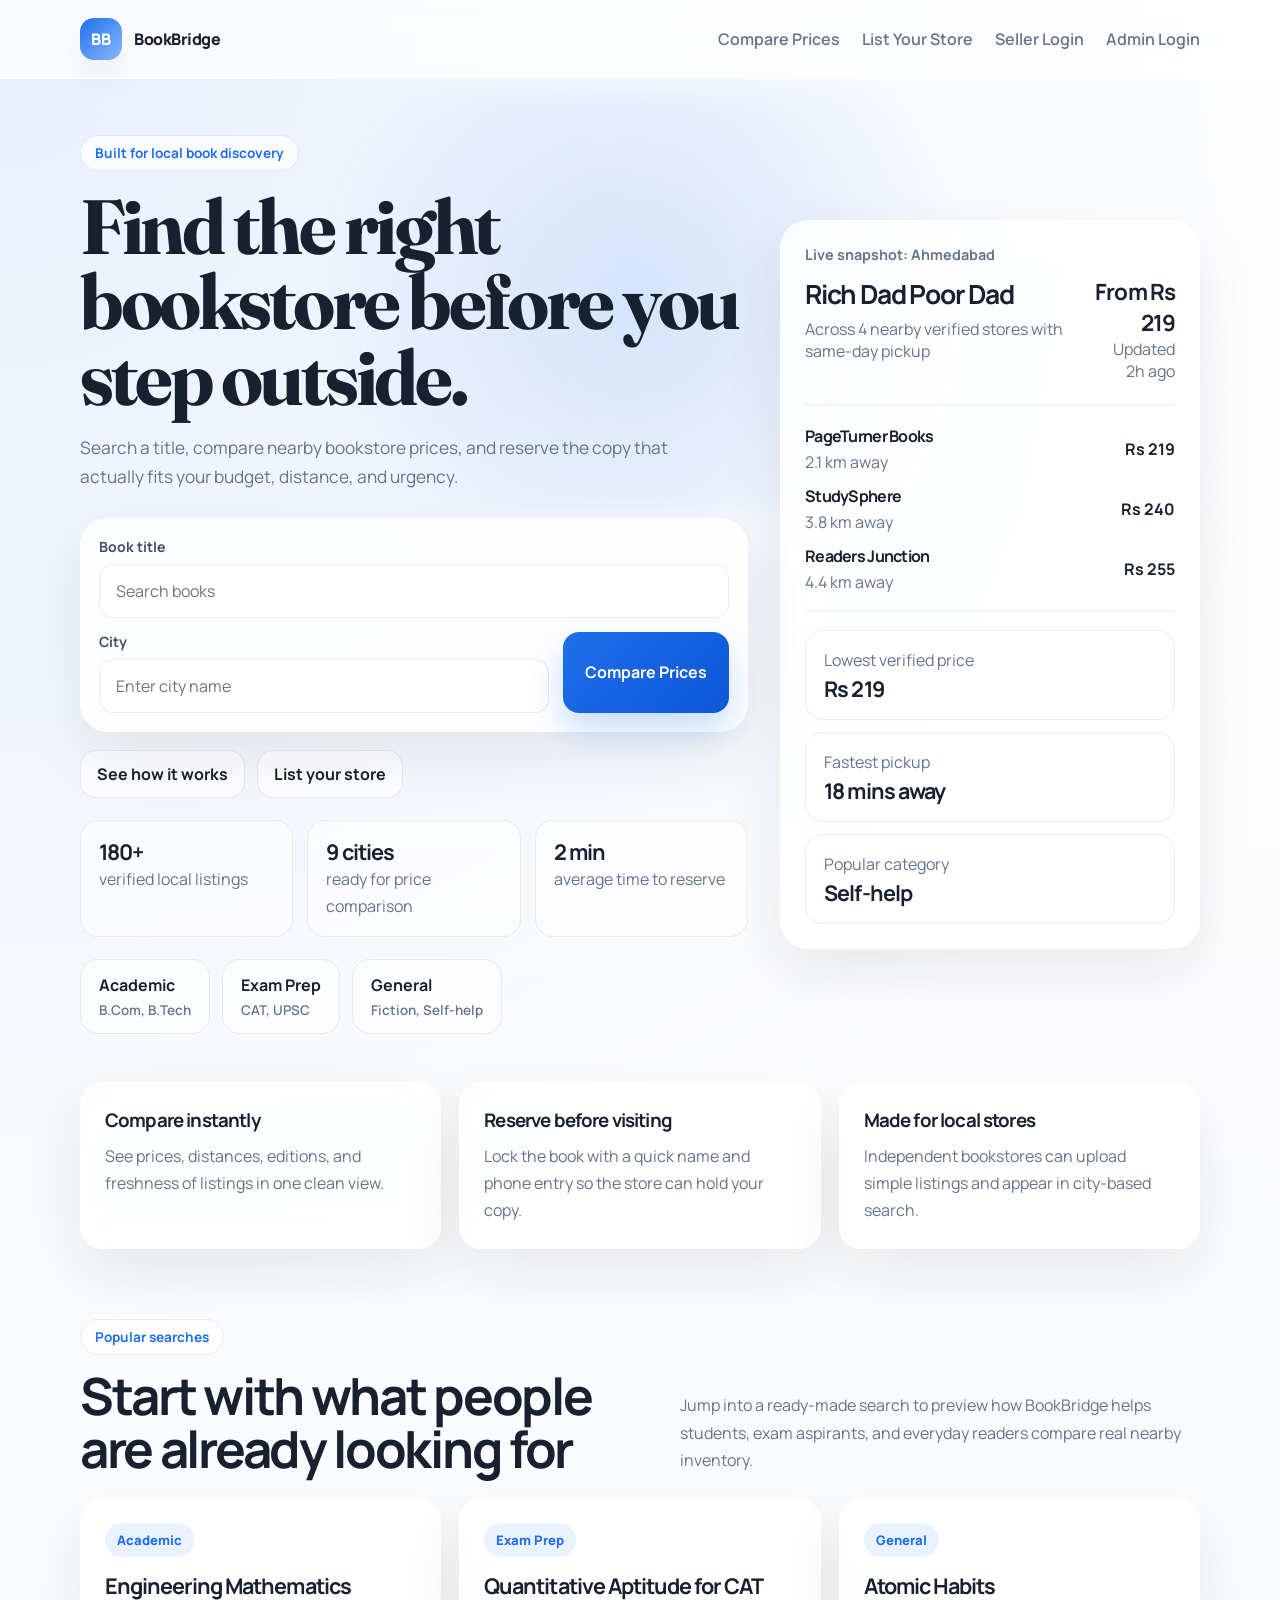
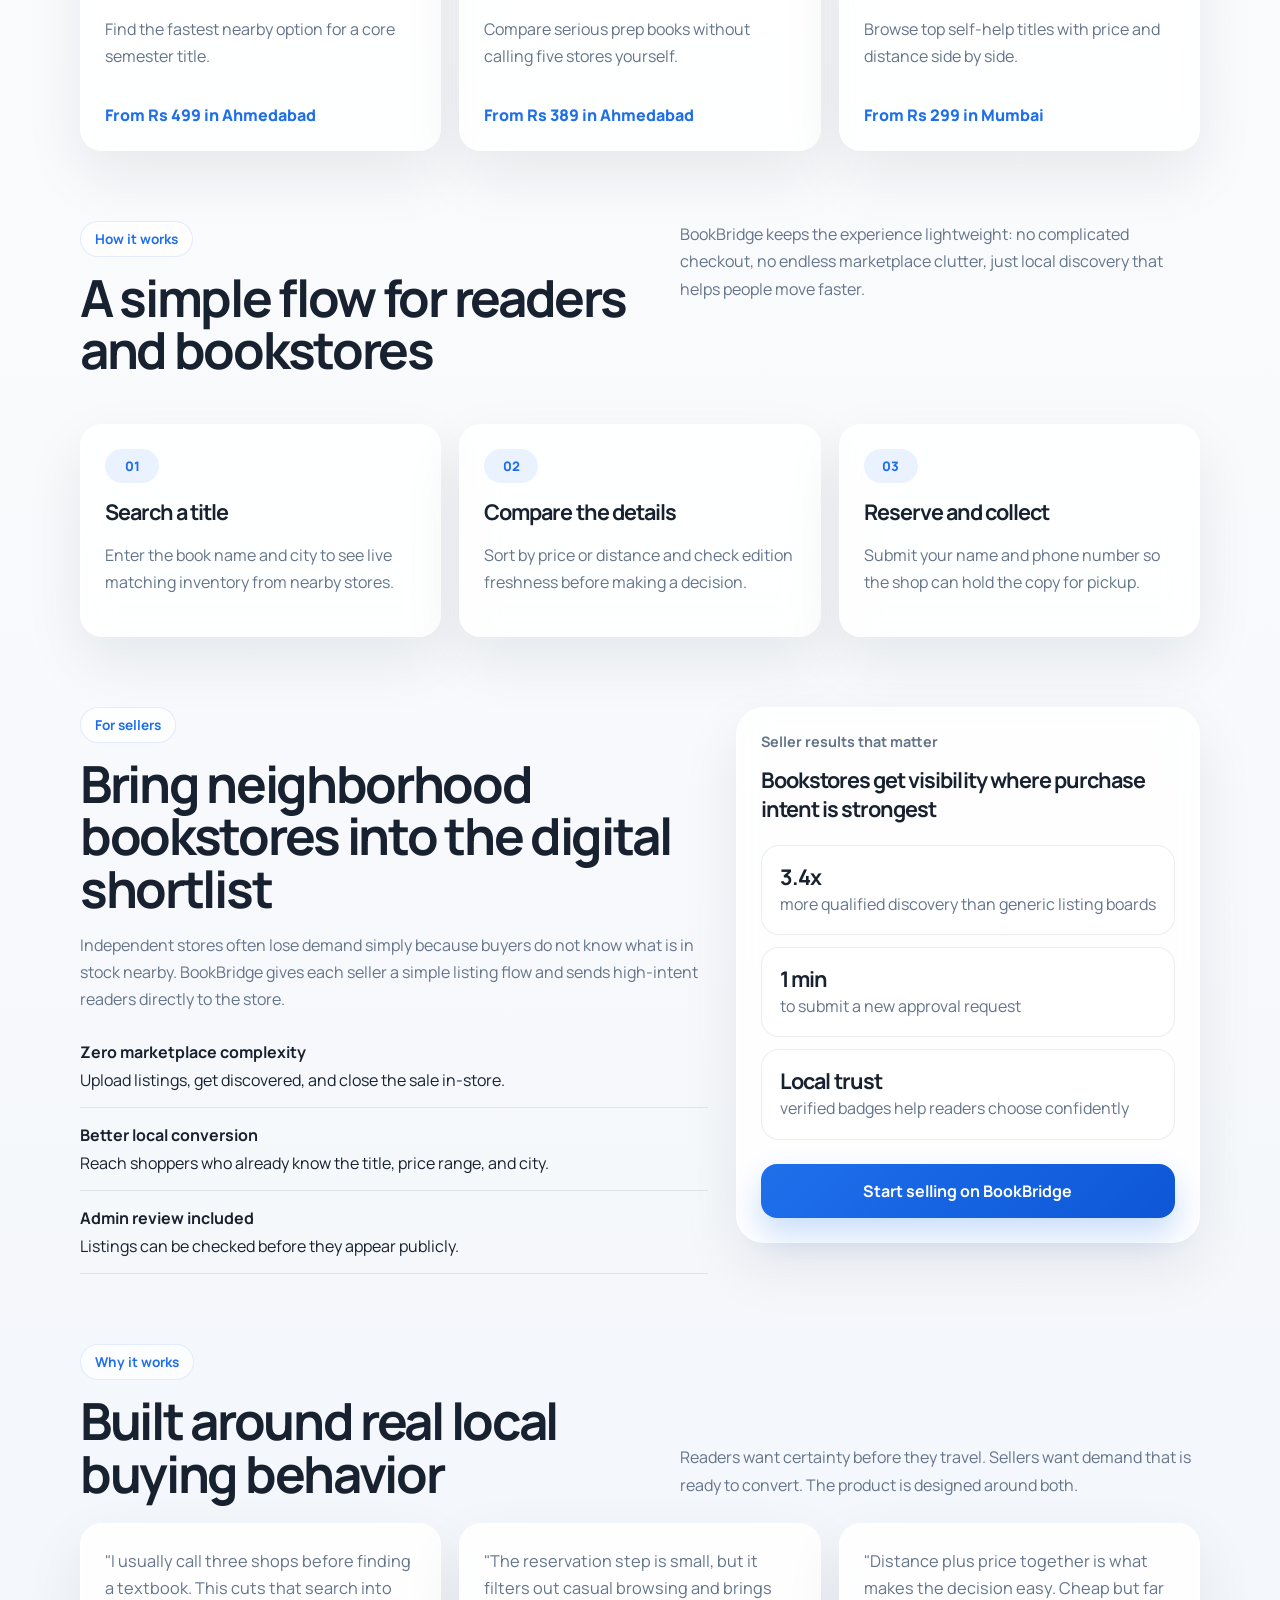
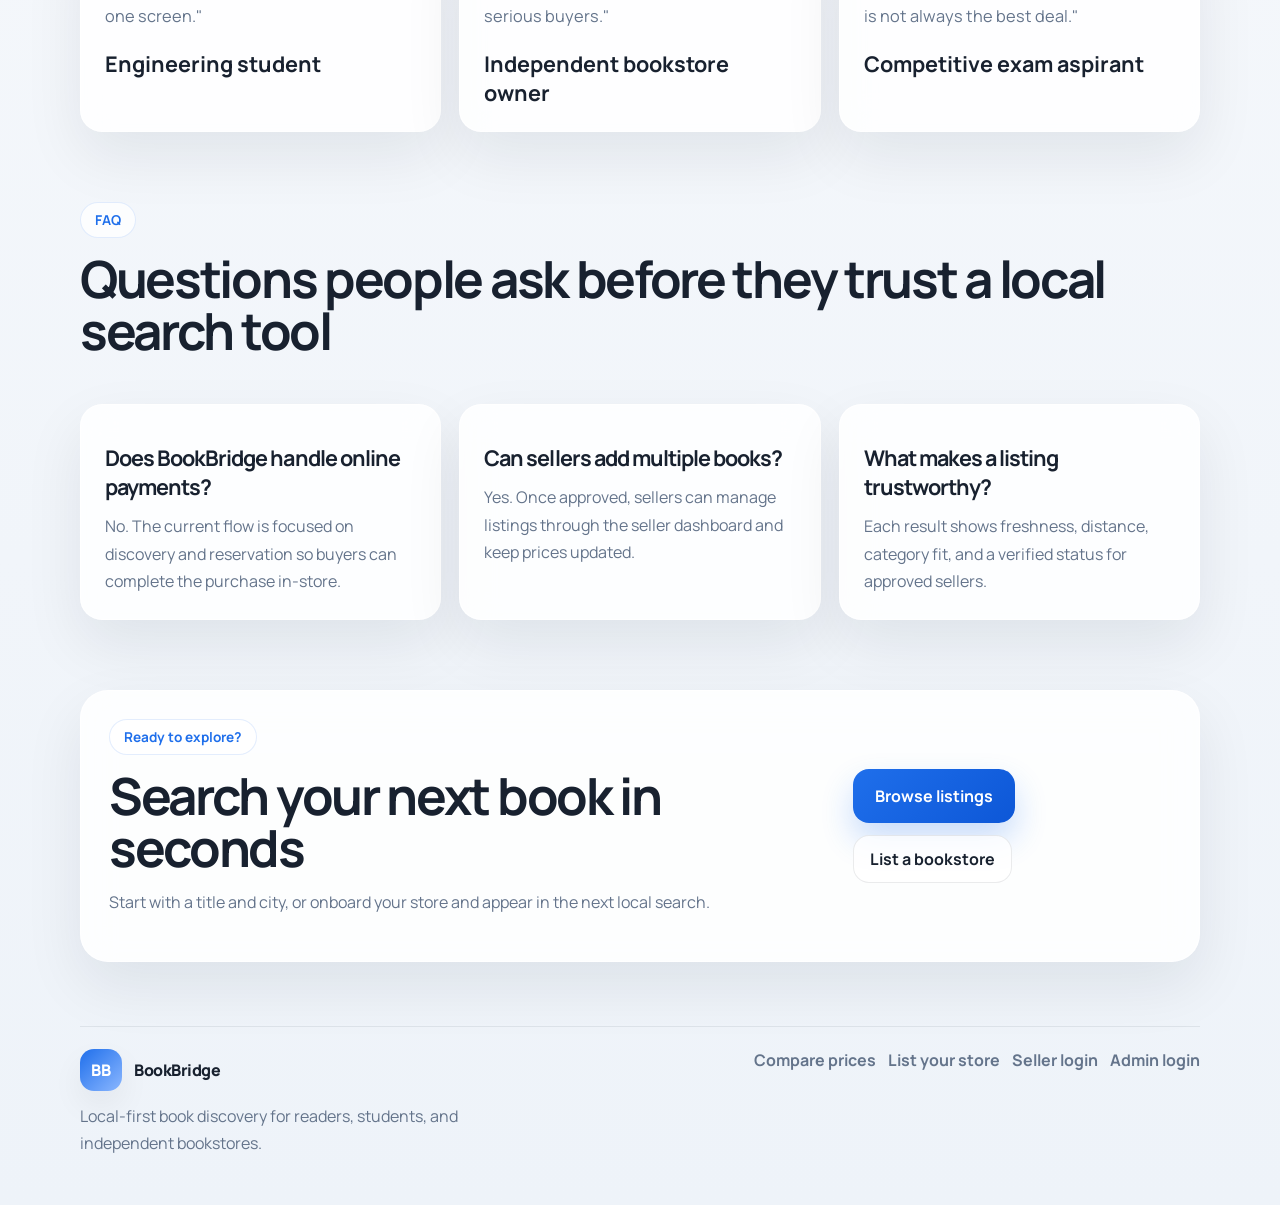
==== commit 822f1b3f: "Added Google verification" ====
--- a/index.html
+++ b/index.html
@@ -2,6 +2,7 @@
 <html lang="en">
   <head>
     <meta charset="UTF-8" />
+    <meta name="google-site-verification" content="3zgLZcNbPWFrI2JmCYcp4WwpuofnIDcCUfl41hrdmXc" />
     <meta name="viewport" content="width=device-width, initial-scale=1.0" />
     <title>BookBridge | Book Price Comparison &amp; Reservation</title>
     <meta
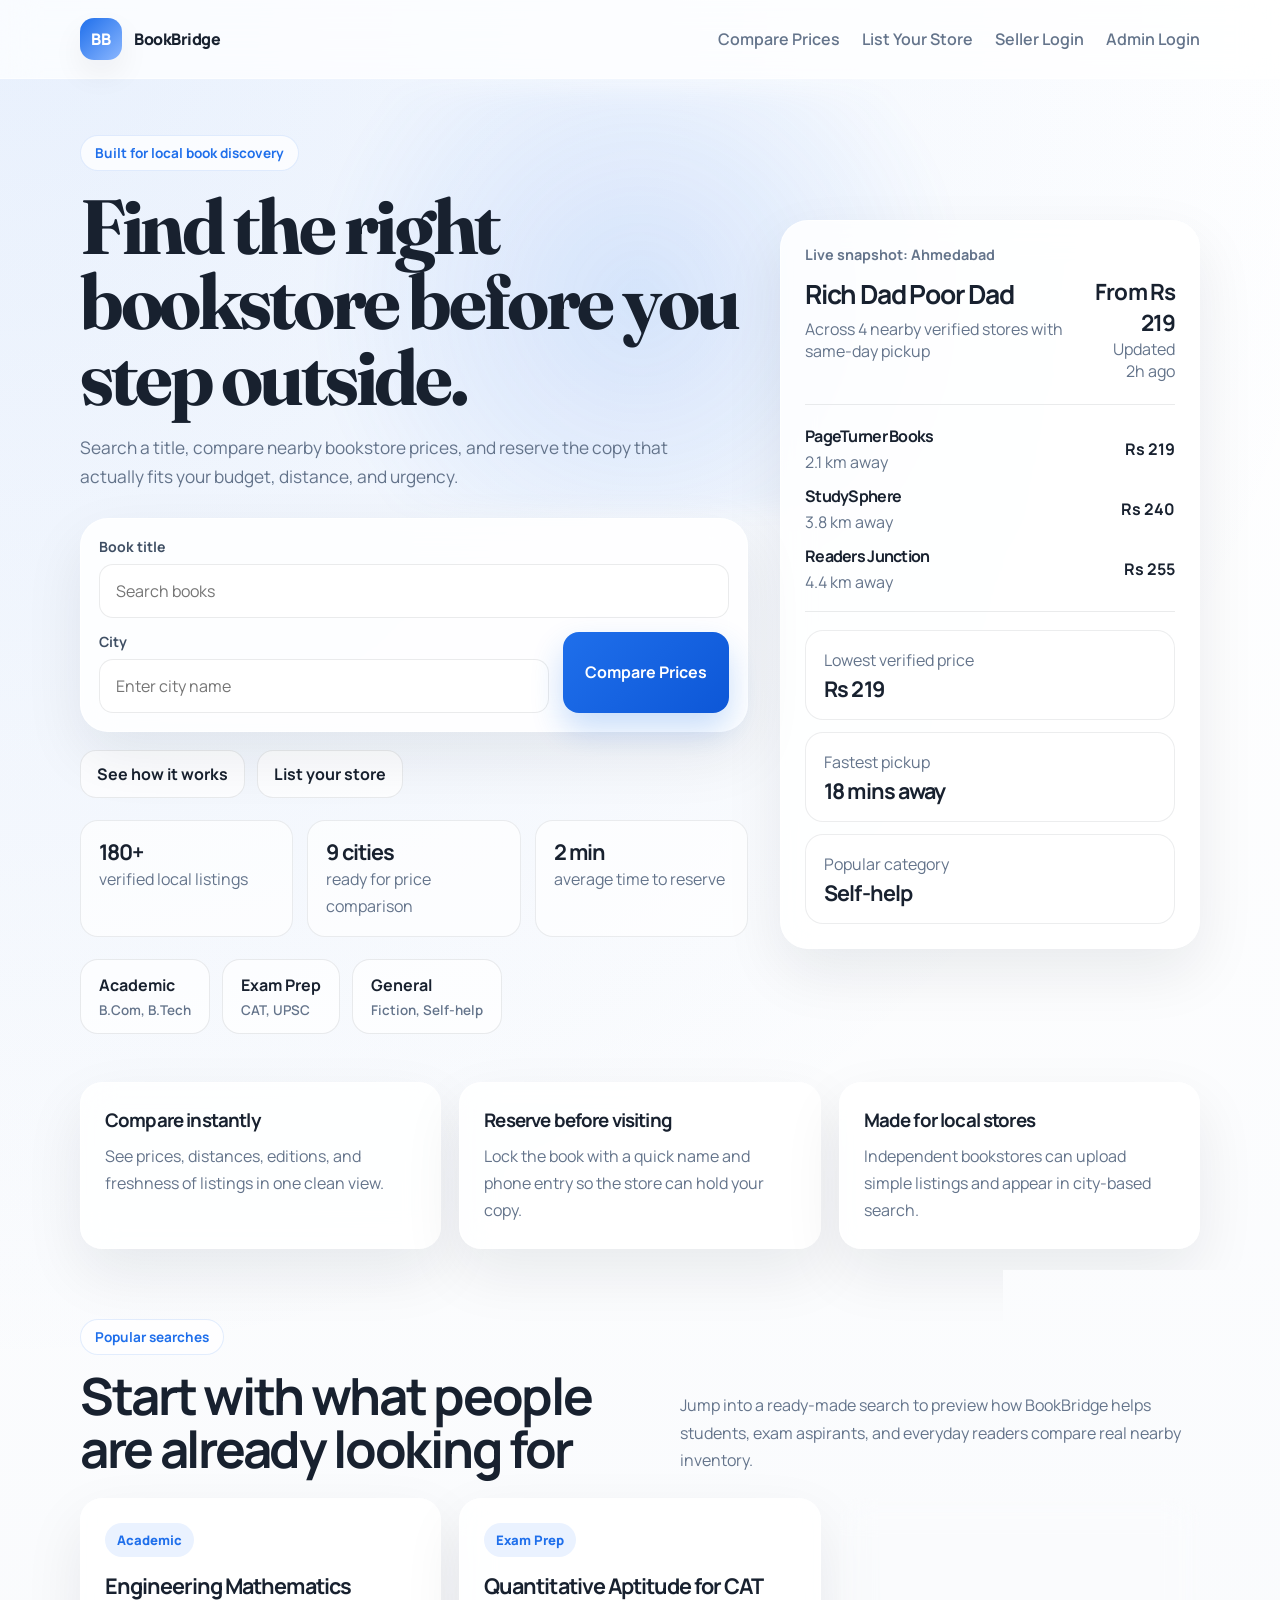
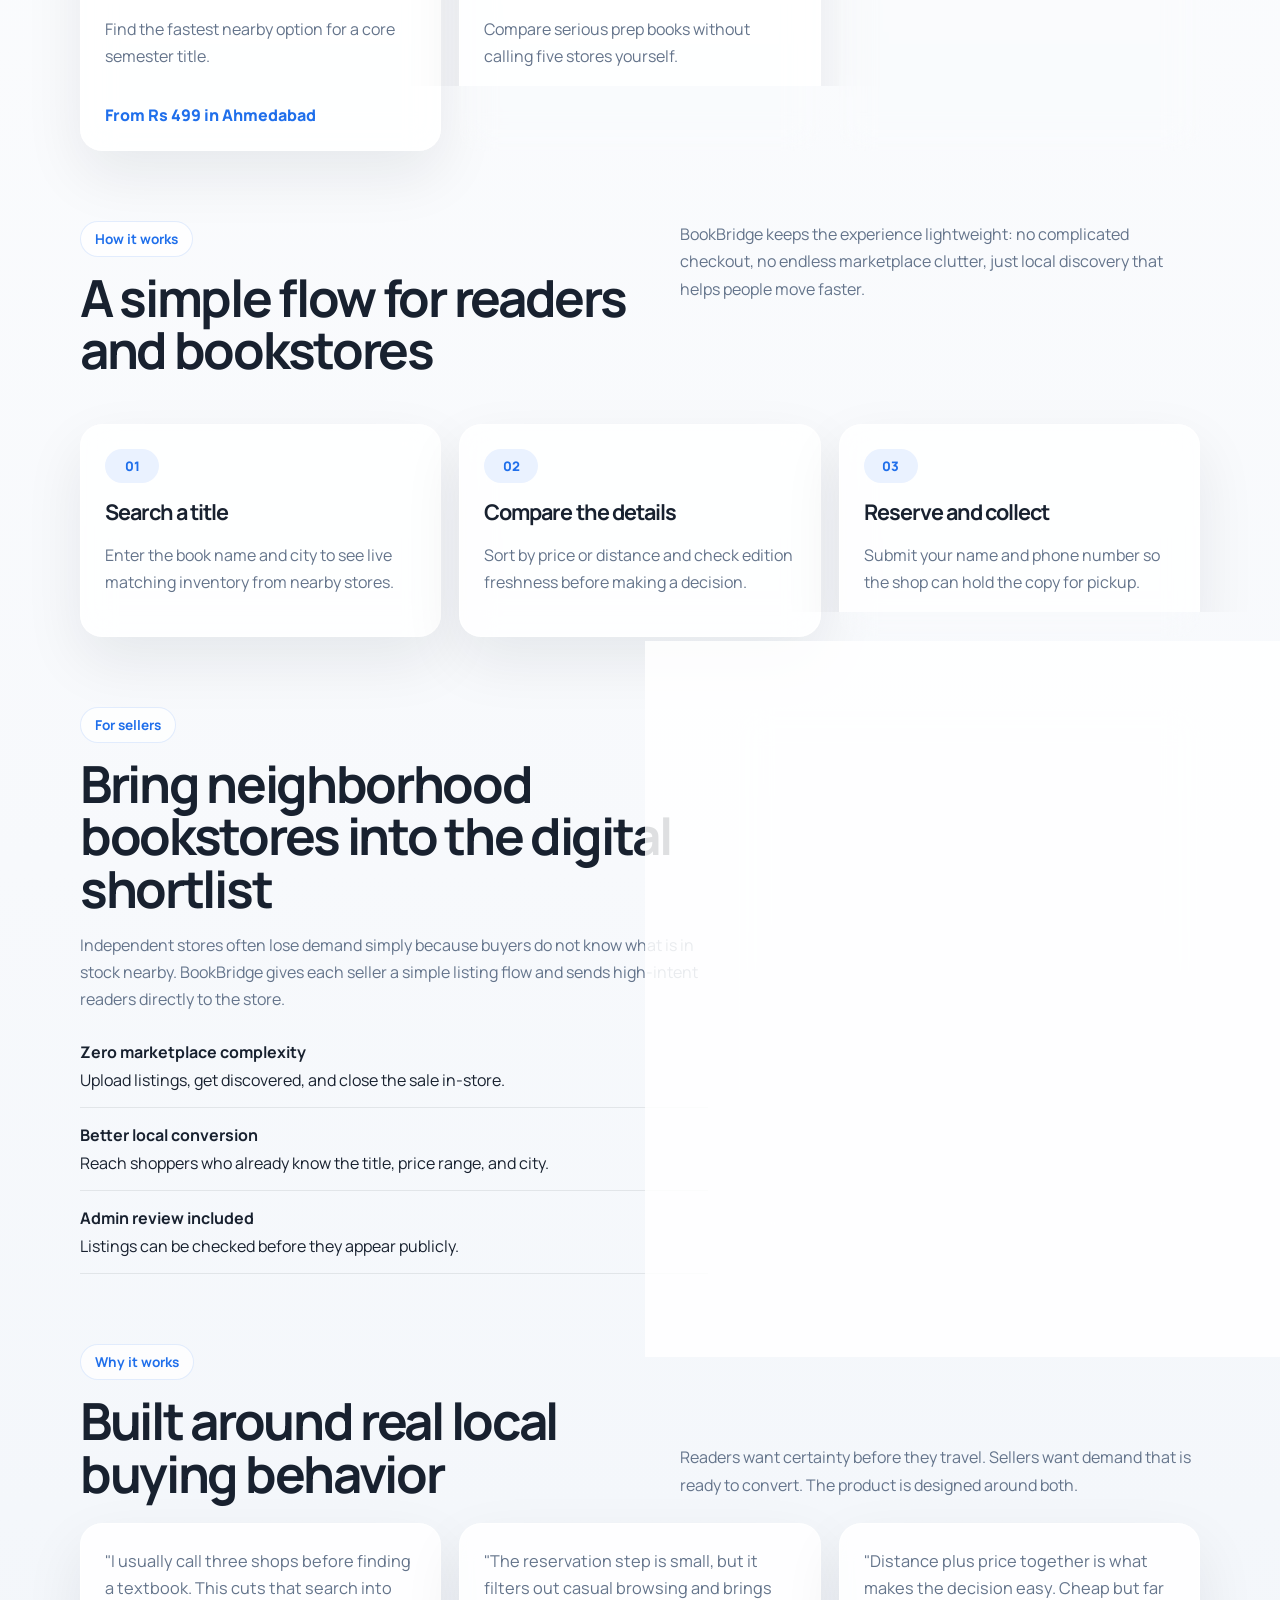
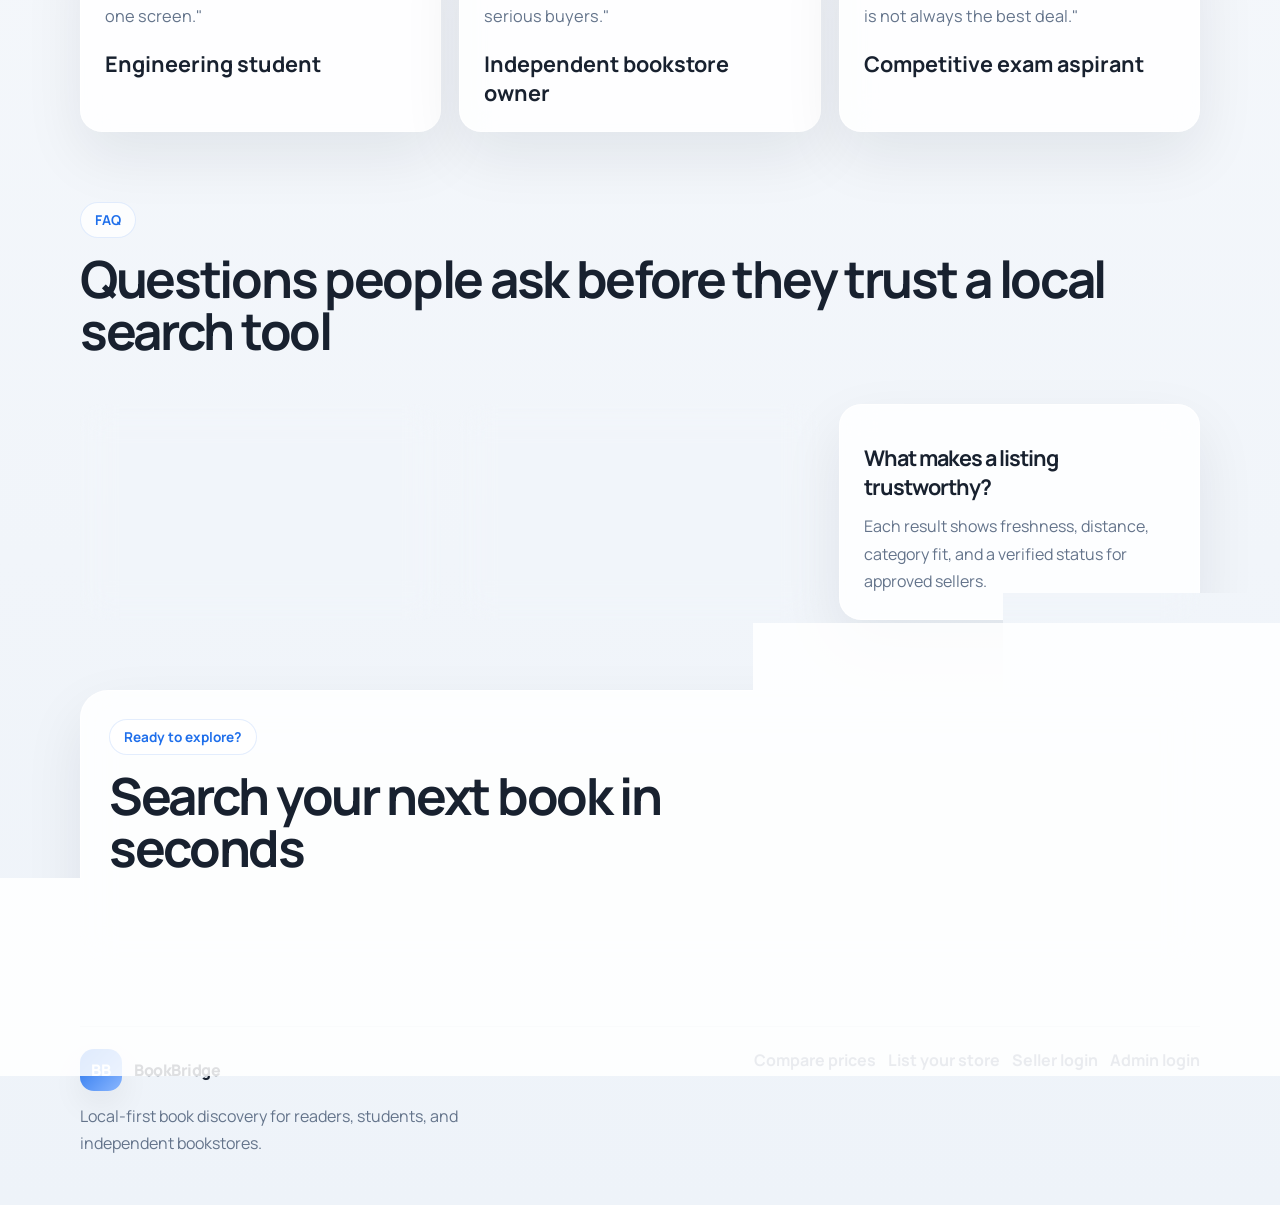
==== commit 76a00605: "made responsive" ====
--- a/index.html
+++ b/index.html
@@ -27,6 +27,12 @@
             <span>BookBridge</span>
           </a>
 
+          <button class="nav-toggle" type="button" aria-expanded="false" aria-label="Toggle navigation">
+            <span></span>
+            <span></span>
+            <span></span>
+          </button>
+
           <nav class="site-nav">
             <a href="results.html">Compare Prices</a>
             <a href="list-store.html">List Your Store</a>
--- a/styles.css
+++ b/styles.css
@@ -28,6 +28,7 @@
 body {
   margin: 0;
   min-height: 100vh;
+  overflow-x: hidden;
   color: var(--text);
   background:
     radial-gradient(circle at top left, rgba(31, 111, 235, 0.1), transparent 30%),
@@ -42,7 +43,8 @@
 
 button,
 input,
-select {
+select,
+textarea {
   font: inherit;
 }
 
@@ -52,7 +54,8 @@
 }
 
 input,
-select {
+select,
+textarea {
   width: 100%;
   border: 1px solid var(--line);
   border-radius: 14px;
@@ -64,9 +67,19 @@
 }
 
 input:focus,
-select:focus {
+select:focus,
+textarea:focus {
   border-color: rgba(31, 111, 235, 0.55);
   box-shadow: 0 0 0 4px rgba(31, 111, 235, 0.12);
+}
+
+img,
+svg,
+video,
+canvas {
+  display: block;
+  max-width: 100%;
+  height: auto;
 }
 
 .page-shell {
@@ -91,6 +104,7 @@
   display: flex;
   align-items: center;
   justify-content: space-between;
+  flex-wrap: wrap;
   gap: 18px;
   min-height: 78px;
 }
@@ -117,6 +131,7 @@
 .site-nav {
   display: flex;
   align-items: center;
+  flex-wrap: wrap;
   gap: 22px;
   color: var(--muted);
   font-weight: 600;
@@ -124,6 +139,41 @@
 
 .site-nav a {
   transition: color 160ms ease;
+}
+
+.nav-toggle {
+  display: none;
+  align-items: center;
+  justify-content: center;
+  flex-direction: column;
+  gap: 5px;
+  width: 46px;
+  height: 46px;
+  padding: 0;
+  border-radius: 14px;
+  background: rgba(255, 255, 255, 0.84);
+  border: 1px solid var(--line);
+  box-shadow: var(--shadow-md);
+}
+
+.nav-toggle span {
+  width: 18px;
+  height: 2px;
+  border-radius: 999px;
+  background: var(--text);
+  transition: transform 160ms ease, opacity 160ms ease;
+}
+
+.site-header.nav-open .nav-toggle span:nth-child(1) {
+  transform: translateY(7px) rotate(45deg);
+}
+
+.site-header.nav-open .nav-toggle span:nth-child(2) {
+  opacity: 0;
+}
+
+.site-header.nav-open .nav-toggle span:nth-child(3) {
+  transform: translateY(-7px) rotate(-45deg);
 }
 
 .site-nav a:hover,
@@ -179,6 +229,7 @@
 h3 {
   margin: 0;
   letter-spacing: -0.045em;
+  overflow-wrap: anywhere;
 }
 
 h1 {
@@ -226,6 +277,15 @@
   display: grid;
   grid-template-columns: minmax(0, 1fr) auto;
   gap: 14px;
+}
+
+.hero-grid > *,
+.seller-layout > *,
+.admin-layout > *,
+.listing-card > *,
+.search-row > *,
+.results-searchbar > * {
+  min-width: 0;
 }
 
 .search-field {
@@ -853,6 +913,12 @@
   margin-top: 28px;
 }
 
+.seller-card form,
+.modal-card form {
+  display: grid;
+  gap: 14px;
+}
+
 .seller-points article {
   align-items: start;
   justify-content: flex-start;
@@ -966,26 +1032,28 @@
   display: none !important;
 }
 
-@media (max-width: 980px) {
+@media (max-width: 1024px) {
   .hero-grid,
   .admin-layout,
   .seller-layout,
-  .listing-card,
+  .audience-grid {
+    grid-template-columns: 1fr;
+  }
+
+  .listing-card {
+    grid-template-columns: 1fr;
+  }
+
   .trust-grid,
   .insight-grid,
   .testimonial-grid,
   .faq-list,
-  .process-steps,
-  .audience-grid {
-    grid-template-columns: 1fr;
+  .process-steps {
+    grid-template-columns: repeat(2, minmax(0, 1fr));
   }
 
   .results-searchbar {
-    grid-template-columns: 1fr 1fr;
-  }
-
-  .hero-stats {
-    grid-template-columns: 1fr;
+    grid-template-columns: repeat(2, minmax(0, 1fr));
   }
 
   .listing-price-box {
@@ -1013,8 +1081,7 @@
   }
 
   .admin-panel-actions {
-    flex-direction: column;
-    align-items: flex-start;
+    flex-wrap: wrap;
   }
 
   .footer-links {
@@ -1022,41 +1089,81 @@
   }
 }
 
-@media (max-width: 720px) {
-  .site-header {
-    position: static;
-  }
-
-  .nav-bar,
-  .site-nav,
+@media (max-width: 768px) {
+  .nav-bar {
+    align-items: center;
+    min-height: auto;
+    padding: 16px 0;
+  }
+
+  .nav-toggle {
+    display: inline-flex;
+    margin-left: auto;
+  }
+
+  .site-nav {
+    display: none;
+    width: 100%;
+    flex-direction: column;
+    align-items: stretch;
+    gap: 10px;
+    padding-top: 14px;
+  }
+
+  .site-header.nav-open .site-nav {
+    display: flex;
+  }
+
+  .site-nav a {
+    width: 100%;
+    padding: 12px 14px;
+    border-radius: 14px;
+    border: 1px solid var(--line);
+    background: rgba(255, 255, 255, 0.94);
+  }
+
   .search-row,
   .results-searchbar {
     grid-template-columns: 1fr;
   }
 
-  .nav-bar,
-  .site-nav {
-    display: flex;
+  .hero-stats,
+  .trust-grid,
+  .insight-grid,
+  .testimonial-grid,
+  .faq-list,
+  .process-steps {
+    grid-template-columns: 1fr;
+  }
+
+  .admin-panel-actions {
+    width: 100%;
     flex-direction: column;
-    align-items: flex-start;
-  }
-
-  .nav-bar {
-    padding: 18px 0;
-  }
-
-  .site-nav {
-    gap: 10px;
+    align-items: stretch;
   }
 
   .hero-section,
   .results-hero,
-  .seller-hero {
-    padding-top: 20px;
+  .seller-hero,
+  .insight-section,
+  .process-section,
+  .audience-section,
+  .testimonial-section,
+  .faq-section,
+  .cta-section {
+    padding: 24px 0 40px;
   }
 
   h1 {
-    font-size: clamp(2.3rem, 12vw, 3.3rem);
+    font-size: clamp(2.2rem, 10vw, 3.2rem);
+  }
+
+  .section-heading h2,
+  .cta-banner h2,
+  .audience-copy h2,
+  .results-topbar h1,
+  .admin-panel-header h2 {
+    font-size: clamp(1.85rem, 7vw, 2.4rem);
   }
 
   .search-panel,
@@ -1081,4 +1188,118 @@
   .footer-links {
     flex-direction: column;
   }
-}
+
+  .category-pill,
+  .hero-actions .secondary-link,
+  .cta-actions > *,
+  .search-row > .primary-button,
+  .results-searchbar > .primary-button,
+  .reserve-button,
+  .admin-panel-actions > .secondary-link,
+  .admin-panel-actions > button {
+    width: 100%;
+  }
+
+  .hero-copy,
+  .seller-copy {
+    order: 0;
+  }
+
+  .summary-stat,
+  .hero-price {
+    width: 100%;
+  }
+
+  .modal-backdrop {
+    padding: 16px;
+  }
+}
+
+@media (max-width: 480px) {
+  :root {
+    --container: min(1120px, calc(100% - 24px));
+  }
+
+  body {
+    font-size: 15px;
+  }
+
+  .brand {
+    gap: 10px;
+    font-size: 0.98rem;
+  }
+
+  .brand-mark {
+    width: 38px;
+    height: 38px;
+  }
+
+  h1 {
+    font-size: clamp(1.95rem, 11vw, 2.6rem);
+  }
+
+  .hero-text,
+  .seller-copy p,
+  .results-topbar p,
+  .modal-subtext,
+  .section-heading p,
+  .footer-copy {
+    font-size: 0.98rem;
+  }
+
+  .search-panel,
+  .hero-card,
+  .seller-card,
+  .results-searchbar,
+  .listing-card,
+  .trust-card,
+  .modal-card,
+  .insight-card,
+  .process-card,
+  .testimonial-card,
+  .faq-card,
+  .audience-panel,
+  .cta-banner {
+    padding: 18px;
+    border-radius: 18px;
+  }
+
+  .hero-section,
+  .results-hero,
+  .seller-hero,
+  .insight-section,
+  .process-section,
+  .audience-section,
+  .testimonial-section,
+  .faq-section,
+  .cta-section {
+    padding: 20px 0 32px;
+  }
+
+  .nav-toggle {
+    width: 44px;
+    height: 44px;
+  }
+
+  .site-nav a {
+    padding: 11px 12px;
+  }
+
+  .hero-card-book,
+  .results-summary,
+  .admin-panel-header,
+  .results-topbar,
+  .section-heading,
+  .cta-banner,
+  .footer-grid {
+    gap: 14px;
+  }
+
+  .listing-meta {
+    gap: 12px;
+  }
+
+  .modal-backdrop {
+    padding: 12px;
+  }
+}
